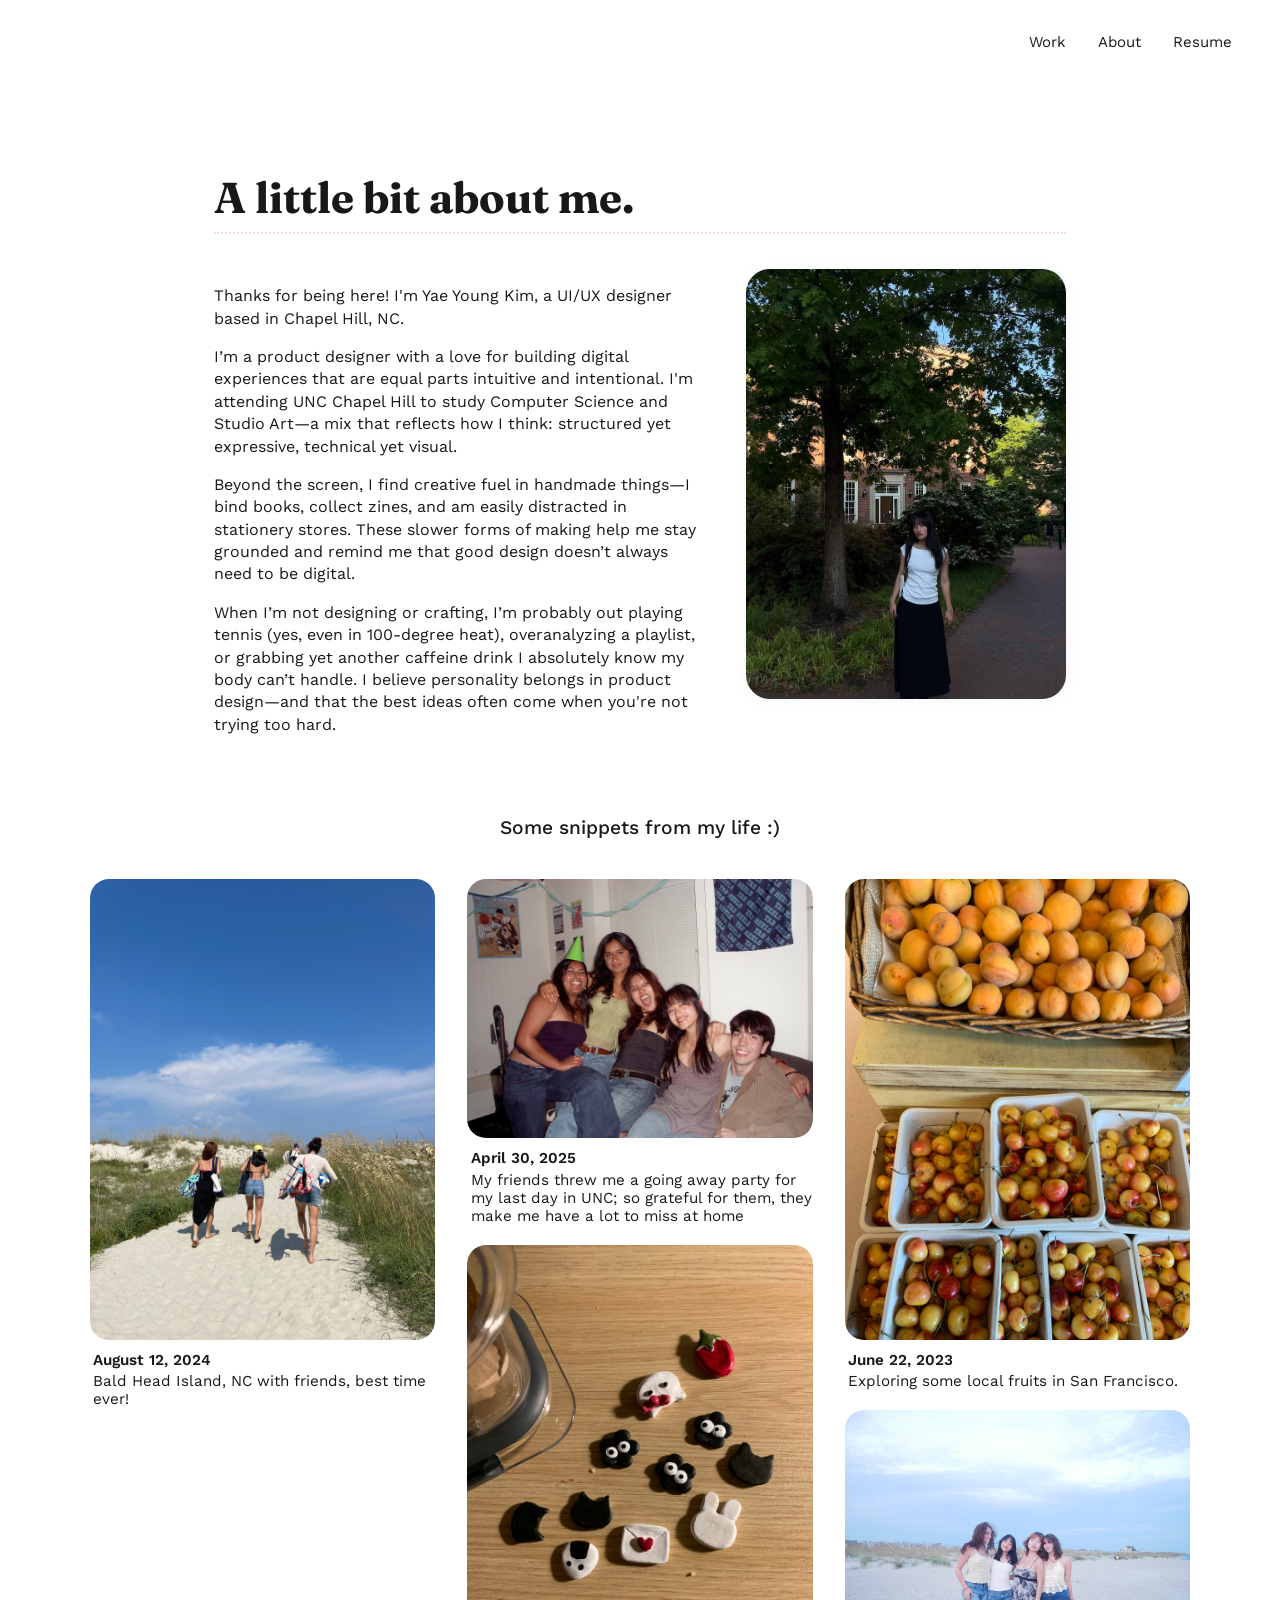
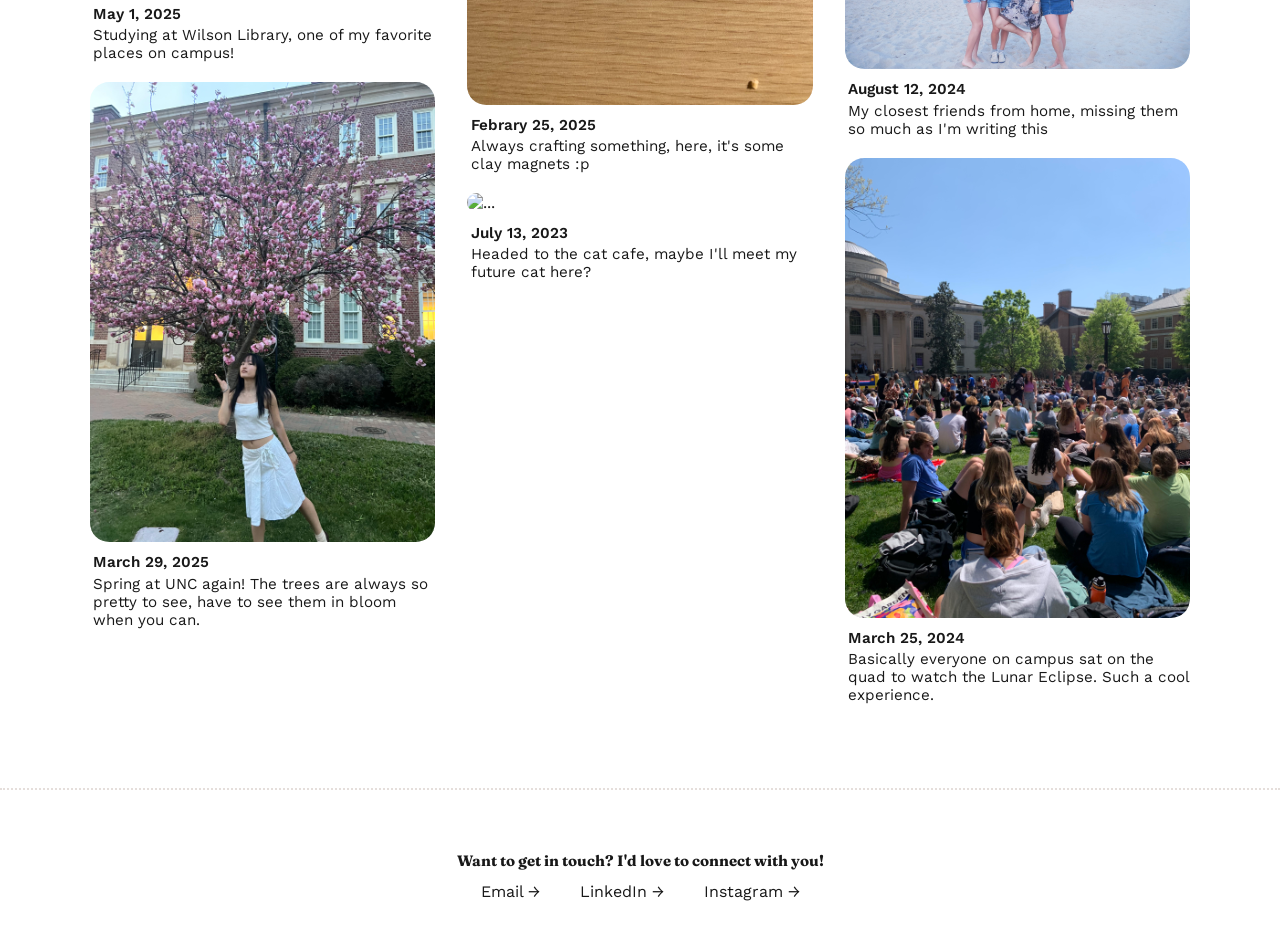
==== about.html @ 1a6808bc "New Portfolio, v2" ====
<!DOCTYPE html>
<html lang="en">
  <head>
    <meta charset="UTF-8" />
    <meta name="viewport" content="width=device-width, initial-scale=1.0" />
    <title>More about me</title>
    <!-- Google Fonts -->
    <link
      href="https://fonts.googleapis.com/css2?family=Fraunces:wght@700&family=Work+Sans:wght@400;500;700&display=swap"
      rel="stylesheet"
    />
    <link rel="stylesheet" href="about.css" />
  </head>
  <body>
    <nav class="navbar">
      <ul>
        <li><a href="index.html#work">Work</a></li>
        <li><a href="about.html">About</a></li>
        <li><a href="index.html#resume">Resume</a></li>
      </ul>
    </nav>
    <main>
      <section class="about-section">
        <h1 class="about-title">A little bit about me.</h1>
        <div class="about-divider"></div>
        <div class="about-content">
          <div class="about-text">
            <p>
              Thanks for being here! I'm Yae Young Kim, a UI/UX designer based
              in Chapel Hill, NC.
            </p>
            <p>
              I’m a product designer with a love for building digital
              experiences that are equal parts intuitive and intentional. I'm
              attending UNC Chapel Hill to study Computer Science and Studio
              Art—a mix that reflects how I think: structured yet expressive,
              technical yet visual.
            </p>
            <p>
              Beyond the screen, I find creative fuel in handmade things—I bind
              books, collect zines, and am easily distracted in stationery
              stores. These slower forms of making help me stay grounded and
              remind me that good design doesn’t always need to be digital.
            </p>
            <p>
              When I’m not designing or crafting, I’m probably out playing
              tennis (yes, even in 100-degree heat), overanalyzing a playlist,
              or grabbing yet another caffeine drink I absolutely know my body
              can’t handle. I believe personality belongs in product design—and
              that the best ideas often come when you're not trying too hard.
            </p>
          </div>
          <img
            src="Images/IMG_7096.jpg"
            alt="Yae Young Kim"
            class="about-image"
          />
        </div>
      </section>
      <section class="gallery-section">
        <h2 class="gallery-title">Some snippets from my life :)</h2>
        <div class="gallery-grid-manual">
          <div class="gallery-column">
            <!-- Column 1 -->
            <div class="gallery-item">
              <img src="/Images/beach.JPG" alt="..." />
              <div class="gallery-caption">
                <span class="gallery-date">August 12, 2024</span>
                Bald Head Island, NC with friends, best time ever!
              </div>
            </div>
            <div class="gallery-item">
              <video
                src="Images/IMG_3121.MOV"
                autoplay
                loop
                muted
                playsinline
                style="width: 100%; border-radius: 1.2rem"
              ></video>
              <div class="gallery-caption">
                <span class="gallery-date">May 1, 2025</span>
                Studying at Wilson Library, one of my favorite places on campus!
              </div>
            </div>
            <div class="gallery-item">
              <img src="/Images/tree.jpg" alt="..." />
              <div class="gallery-caption">
                <span class="gallery-date">March 29, 2025</span>
                Spring at UNC again! The trees are always so pretty to see, have
                to see them in bloom when you can.
              </div>
            </div>
            <!-- More items for column 1 -->
          </div>
          <div class="gallery-column">
            <!-- Column 2 -->
            <div class="gallery-item">
              <img src="Images/P1015477.jpg" alt="..." />
              <div class="gallery-caption">
                <span class="gallery-date">April 30, 2025</span>
                My friends threw me a going away party for my last day in UNC;
                so grateful for them, they make me have a lot to miss at home
              </div>
            </div>
            <div class="gallery-item">
              <img src="Images/crafting.jpg" alt="..." />
              <div class="gallery-caption">
                <span class="gallery-date">Febrary 25, 2025</span>
                Always crafting something, here, it's some clay magnets :p
              </div>
            </div>
            <div class="gallery-item">
              <img src="Images/cat.png" alt="..." />
              <div class="gallery-caption">
                <span class="gallery-date">July 13, 2023</span>
                Headed to the cat cafe, maybe I'll meet my future cat here?
              </div>
            </div>
            <!-- More items for column 2 -->
          </div>
          <div class="gallery-column">
            <!-- Column 3 -->
            <div class="gallery-item">
              <img src="Images/fruits.jpg" alt="..." />
              <div class="gallery-caption">
                <span class="gallery-date">June 22, 2023</span>
                Exploring some local fruits in San Francisco.
              </div>
            </div>
            <div class="gallery-item">
              <img src="Images/IMG_9271.JPG" alt="..." />
              <div class="gallery-caption">
                <span class="gallery-date">August 12, 2024</span>
                My closest friends from home, missing them so much as I'm
                writing this
              </div>
            </div>
            <div class="gallery-item">
              <img src="Images/UNC.jpg" alt="..." />
              <div class="gallery-caption">
                <span class="gallery-date">March 25, 2024</span>
                Basically everyone on campus sat on the quad to watch the Lunar
                Eclipse. Such a cool experience.
              </div>
            </div>
            <!-- More items for column 3 -->
          </div>
        </div>
      </section>
    </main>
    <footer class="footer">
      <div class="footer-container">
        <h2 class="footer-heading" style="font-size: 15px">
          Want to get in touch? I'd love to connect with you!
        </h2>
        <div class="footer-links">
          <a href="mailto:yaeyoung@ad.unc.edu">Email &rarr;</a>
          <a
            href="https://www.linkedin.com/in/yaeyyoung/"
            target="_blank"
            rel="noopener"
            >LinkedIn &rarr;</a
          >
          <a
            href="https://www.instagram.com/yaeyyoung/?hl=en"
            target="_blank"
            rel="noopener"
            >Instagram &rarr;</a
          >
        </div>
      </div>
    </footer>
  </body>
</html>
---- about.css ----
body {
  margin: 0;
  padding: 0;
  font-family: "Work Sans", Arial, sans-serif;
  color: #181818;
}

.navbar {
  position: sticky;
  top: 0;
  background: white;
  padding: 2rem 3rem 0 0;
  text-align: right;
  z-index: 100;
  padding-bottom: 1.5rem;
}

.navbar ul {
  list-style: none;
  margin: 0;
  padding: 0;
  display: inline-flex;
  gap: 2rem;
}

.navbar a {
  text-decoration: none;
  color: #181818;
  font-family: "Work Sans", Arial, sans-serif;
  font-weight: 400;
  font-size: 15px;
  transition: color 0.2s;
}

.navbar a:hover {
  color: #a67c52;
}
main {
  display: flex;
  flex-direction: column;
  align-items: center;
  justify-content: center;
}

.about-section {
  width: 100%;
  max-width: 900px;
  margin: 0 auto;
  padding: 4rem 1.5rem 0 1.5rem;
  box-sizing: border-box;
}

.about-title {
  font-family: "Fraunces", serif;
  font-size: 2.7rem;
  font-weight: 700;
  text-align: left;
  margin-bottom: 0.5rem;
  margin-top: 2rem;
}

.about-divider {
  border-bottom: 2px dotted #f7dbe5;
  margin-bottom: 2.2rem;
  width: 100%;
}

.about-content {
  display: flex;
  flex-direction: row;
  align-items: flex-start;
  gap: 2.5rem;
}

.about-text {
  flex: 2;
  width: 400px;
  max-width: 60%;
  font-family: "Work Sans", Arial, sans-serif;
  line-height: 1.4;
  color: #181818;
}

.about-text p {
  max-width: 650px;
}

.about-image {
  flex: 1;
  max-width: 320px;
  width: 100%;
  height: 430px;
  border-radius: 1.5rem;
  object-fit: cover;
  box-shadow: 0 2px 16px rgba(0, 0, 0, 0.04);
}

@media (max-width: 900px) {
  .about-content {
    flex-direction: column;
    align-items: center;
    gap: 2rem;
  }
  .about-text {
    max-width: 100%;
  }
  .about-image {
    max-width: 90vw;
  }
}

@media (max-width: 700px) {
  .about-section {
    padding: 2rem 1rem 0 1rem;
  }
  .about-title {
    font-size: 2rem;
    text-align: left;
  }
  .about-text p {
    font-size: 1rem;
  }
}

.footer {
  border-top: 2px dotted #e5dedb;
  margin-top: 4rem;
  padding: 3rem 0 2rem 0;
  background: transparent;
}

.footer-container {
  max-width: 1200px;
  margin: 0 auto;
  text-align: center;
}

.footer-heading {
  font-family: "Fraunces", serif;
  margin-bottom: 2 rem;
  color: #181818;
}

.footer-links {
  display: flex;
  justify-content: center;
  gap: 2.5rem;
  flex-wrap: wrap;
}

.footer-links a {
  font-family: "Work Sans", Arial, sans-serif;
  color: #181818;
  text-decoration: none;
  transition: color 0.2s;
}

.footer-links a:hover {
  color: #a67c52;
}

@media (max-width: 700px) {
  .footer-heading {
    font-size: 1.5rem;
  }
  .footer-links {
    gap: 1.2rem;
  }
  .footer-links a {
    font-size: 1rem;
  }
}

.gallery-section {
  width: 100%;
  max-width: 1100px;
  margin: 3rem auto 0 auto;
  padding: 0 1.5rem;
}

.gallery-title {
  text-align: center;
  font-family: "Work Sans", Arial, sans-serif;
  font-size: 1.2rem;
  font-weight: 500;
  margin-bottom: 2.5rem;
}

.gallery-grid {
  column-count: 3;
  column-gap: 2rem;
  max-width: 1100px;
  margin: 0 auto;
}

.gallery-item {
  display: inline-block;
  width: 100%;
  max-width: 350px;
  background: none;
  overflow: hidden;
  padding-bottom: 0;
  margin-bottom: 20px;
}

.gallery-item img {
  width: 100%;
  object-fit: cover;
  margin-bottom: 0.7rem;
  display: block;
  border-radius: 1.2rem;
}

.gallery-caption {
  font-size: 0.95rem;
  color: #181818;
  font-family: "Work Sans", Arial, sans-serif;
  padding-left: 0.2rem;
}

.gallery-date {
  font-weight: 600;
  font-size: 0.95rem;
  display: block;
  margin-bottom: 0.2rem;
}

@media (max-width: 900px) {
  .gallery-grid {
    column-count: 2;
  }
}

@media (max-width: 700px) {
  .gallery-grid {
    column-count: 1;
  }
  .gallery-item img {
    height: 200px;
  }
}

.gallery-grid-manual {
  display: flex;
  gap: 2rem;
  max-width: 1100px;
  margin: 0 auto;
  justify-content: center;
}

.gallery-column {
  flex: 1 1 0;
  display: flex;
  flex-direction: column;
}

.gallery-caption {
  font-size: 0.95rem;
  color: #181818;
  font-family: "Work Sans", Arial, sans-serif;
  padding-left: 0.2rem;
}

.gallery-date {
  font-weight: 600;
  font-size: 0.95rem;
  display: block;
  margin-bottom: 0.2rem;
}

@media (max-width: 900px) {
  .gallery-grid-manual {
    flex-direction: column;
    gap: 0;
  }
  .gallery-column {
    width: 100%;
    max-width: 100%;
  }
  .gallery-item {
    max-width: 100%;
  }
}
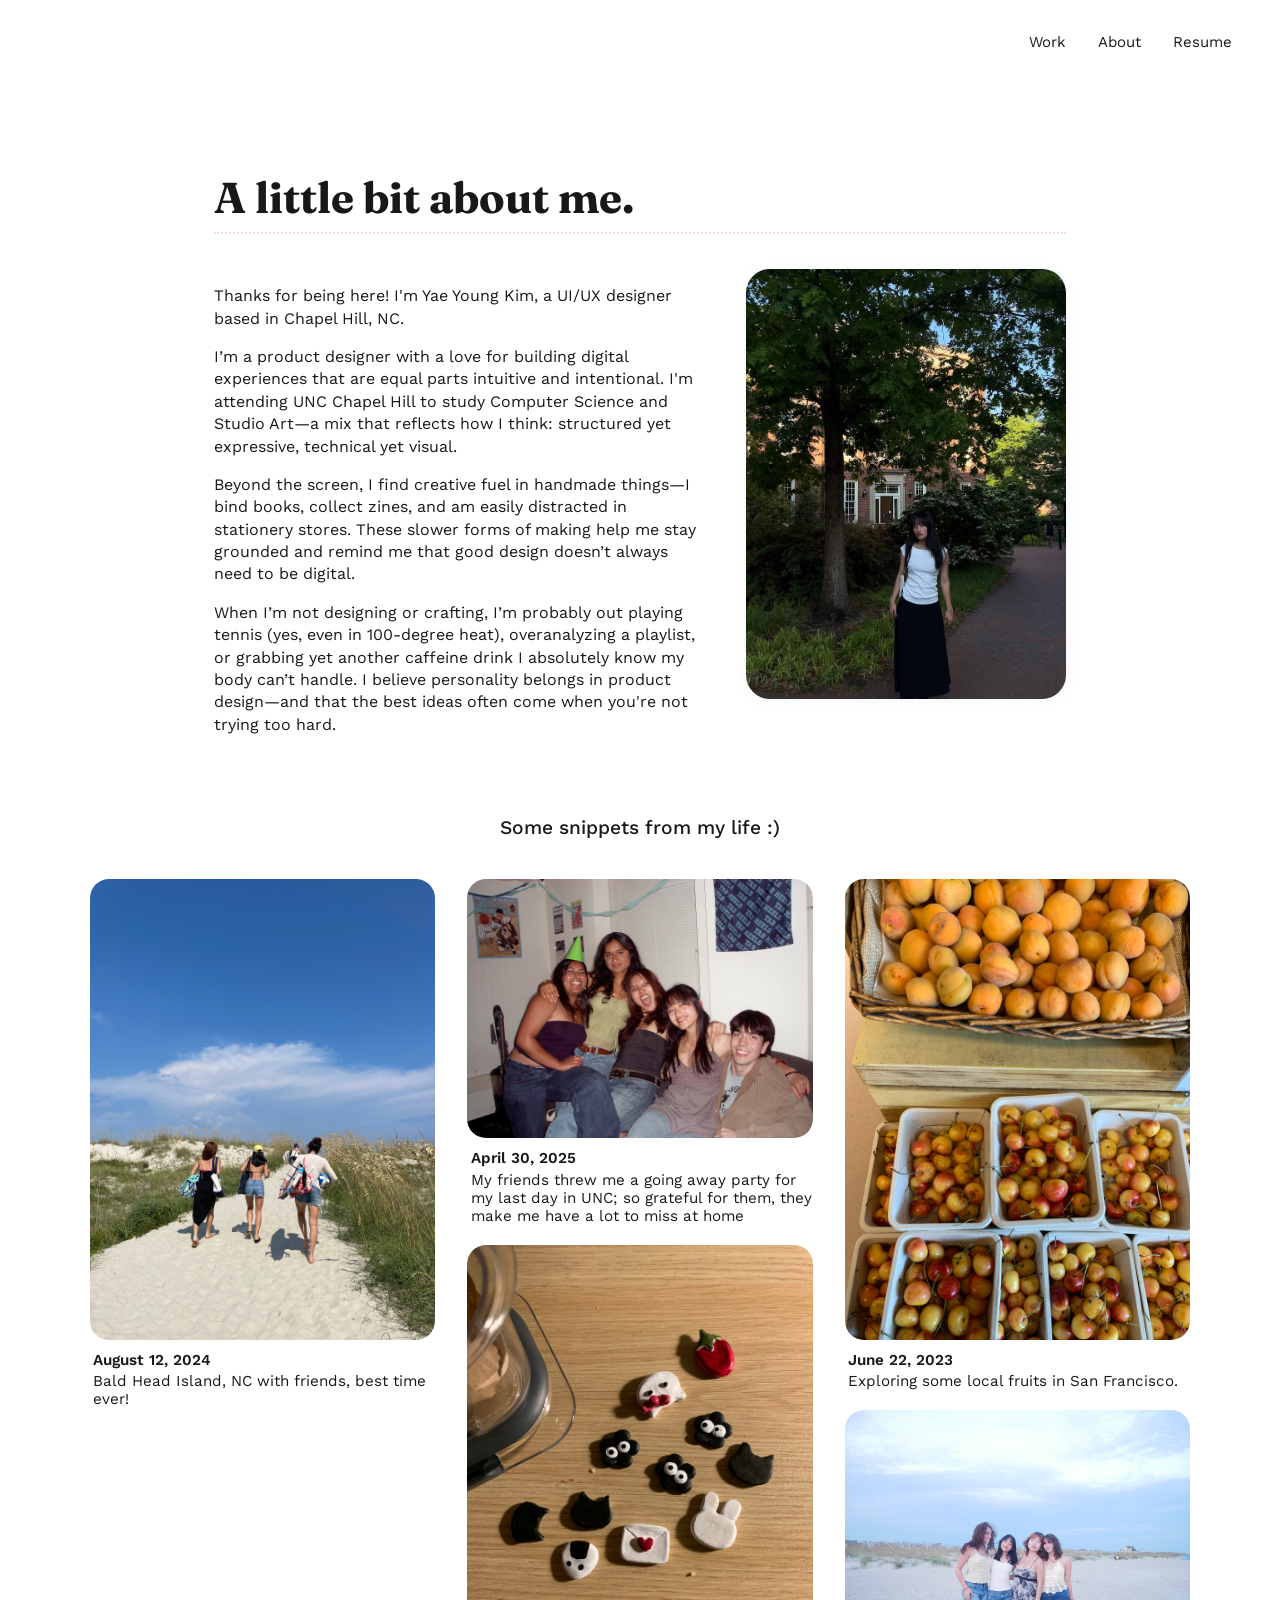
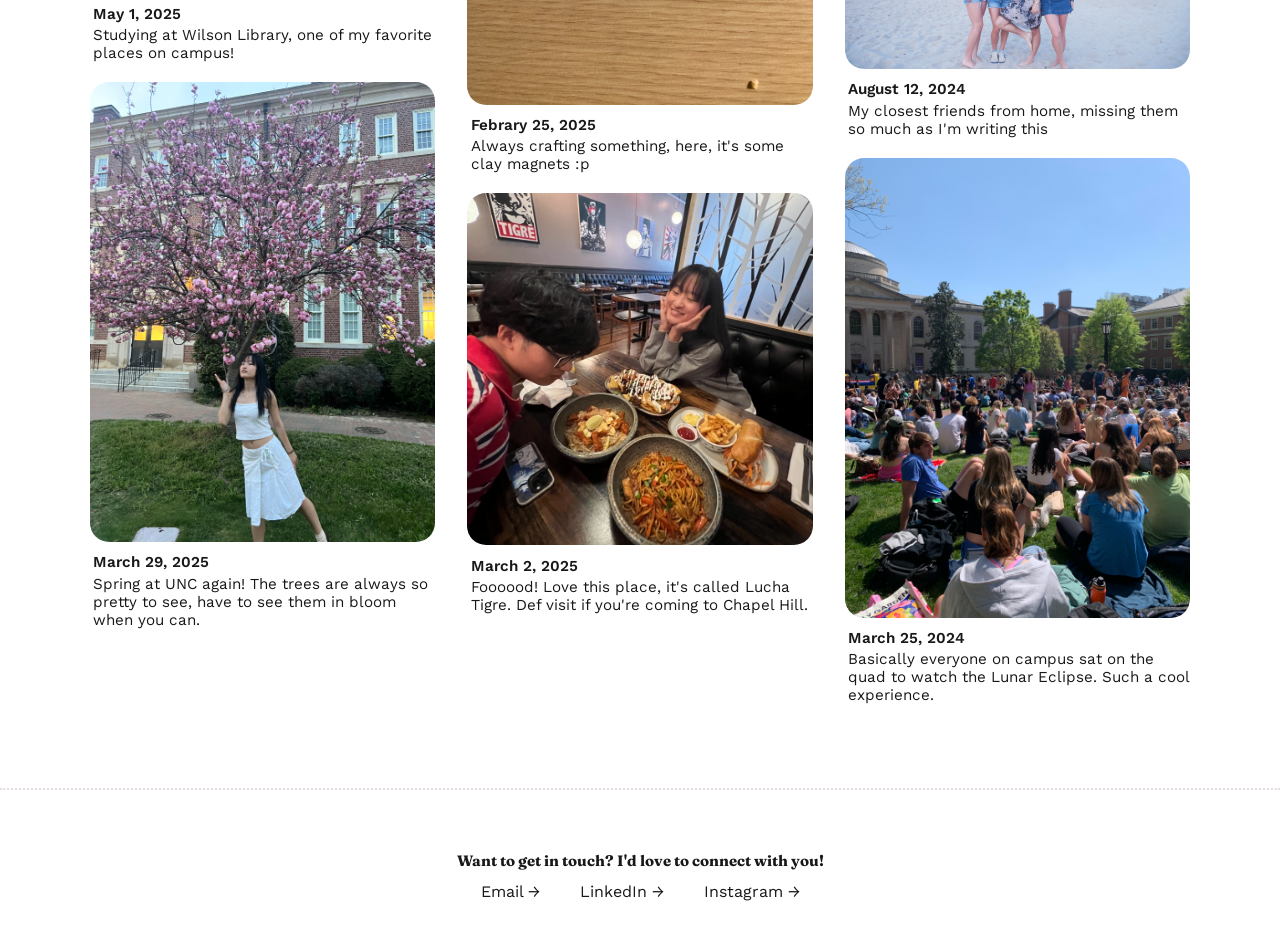
==== commit 5b37ea79: "Fixing image on about me page" ====
--- a/about.html
+++ b/about.html
@@ -10,6 +10,7 @@
       rel="stylesheet"
     />
     <link rel="stylesheet" href="about.css" />
+    <link rel="icon" href="Images/icon.jpg" type="image/x-icon" />
   </head>
   <body>
     <nav class="navbar">
@@ -63,7 +64,7 @@
           <div class="gallery-column">
             <!-- Column 1 -->
             <div class="gallery-item">
-              <img src="/Images/beach.JPG" alt="..." />
+              <img src="Images/beach.JPG" alt="..." />
               <div class="gallery-caption">
                 <span class="gallery-date">August 12, 2024</span>
                 Bald Head Island, NC with friends, best time ever!
@@ -84,7 +85,7 @@
               </div>
             </div>
             <div class="gallery-item">
-              <img src="/Images/tree.jpg" alt="..." />
+              <img src="Images/tree.jpg" alt="..." />
               <div class="gallery-caption">
                 <span class="gallery-date">March 29, 2025</span>
                 Spring at UNC again! The trees are always so pretty to see, have
@@ -111,10 +112,11 @@
               </div>
             </div>
             <div class="gallery-item">
-              <img src="Images/cat.png" alt="..." />
+              <img src="Images/lucha_tigre.jpg" alt="..." />
               <div class="gallery-caption">
-                <span class="gallery-date">July 13, 2023</span>
-                Headed to the cat cafe, maybe I'll meet my future cat here?
+                <span class="gallery-date">March 2, 2025</span>
+                Foooood! Love this place, it's called Lucha Tigre. Def visit if
+                you're coming to Chapel Hill.
               </div>
             </div>
             <!-- More items for column 2 -->
--- a/about.css
+++ b/about.css
@@ -237,6 +237,7 @@
   }
   .gallery-item img {
     height: 200px;
+    width: 100%;
   }
 }
 
@@ -271,10 +272,11 @@
 @media (max-width: 900px) {
   .gallery-grid-manual {
     flex-direction: column;
-    gap: 0;
+    gap: 1rem;
   }
   .gallery-column {
-    width: 100%;
+    width: 600px;
+    height: 100%;
     max-width: 100%;
   }
   .gallery-item {
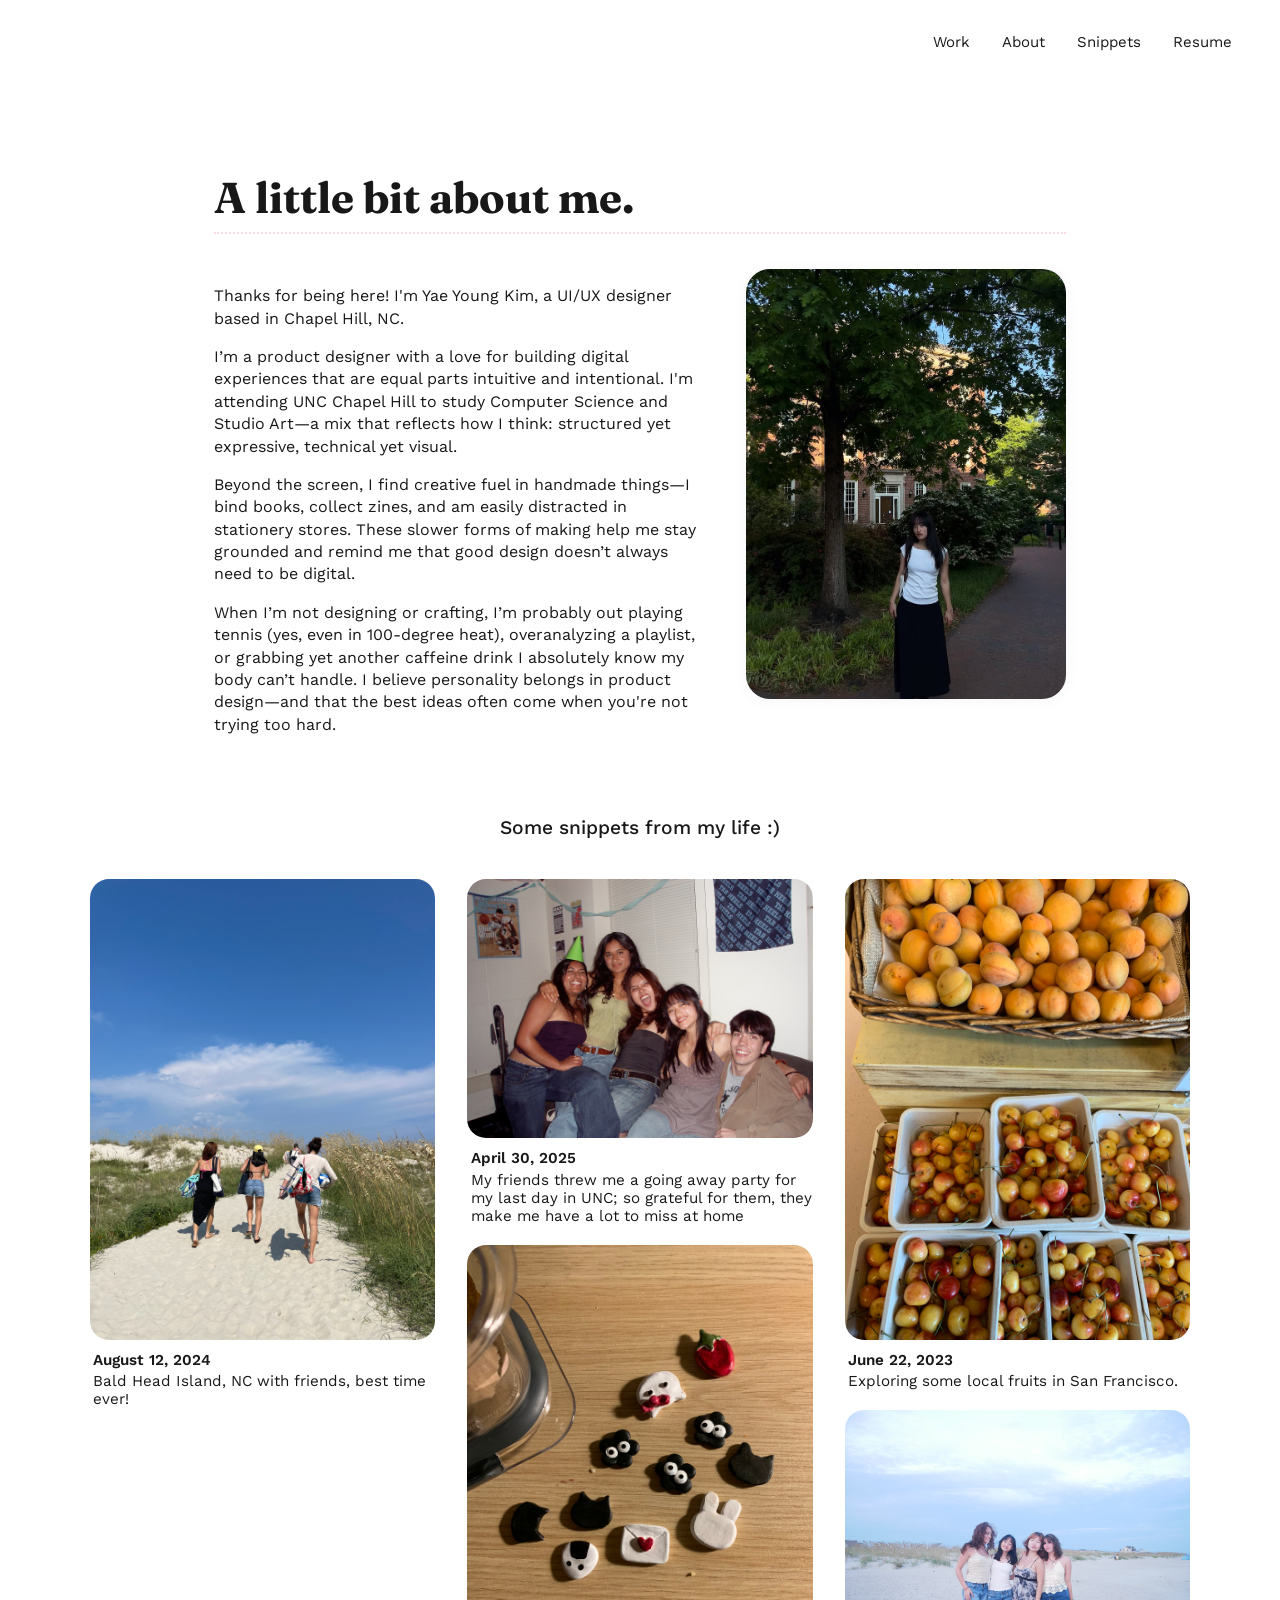
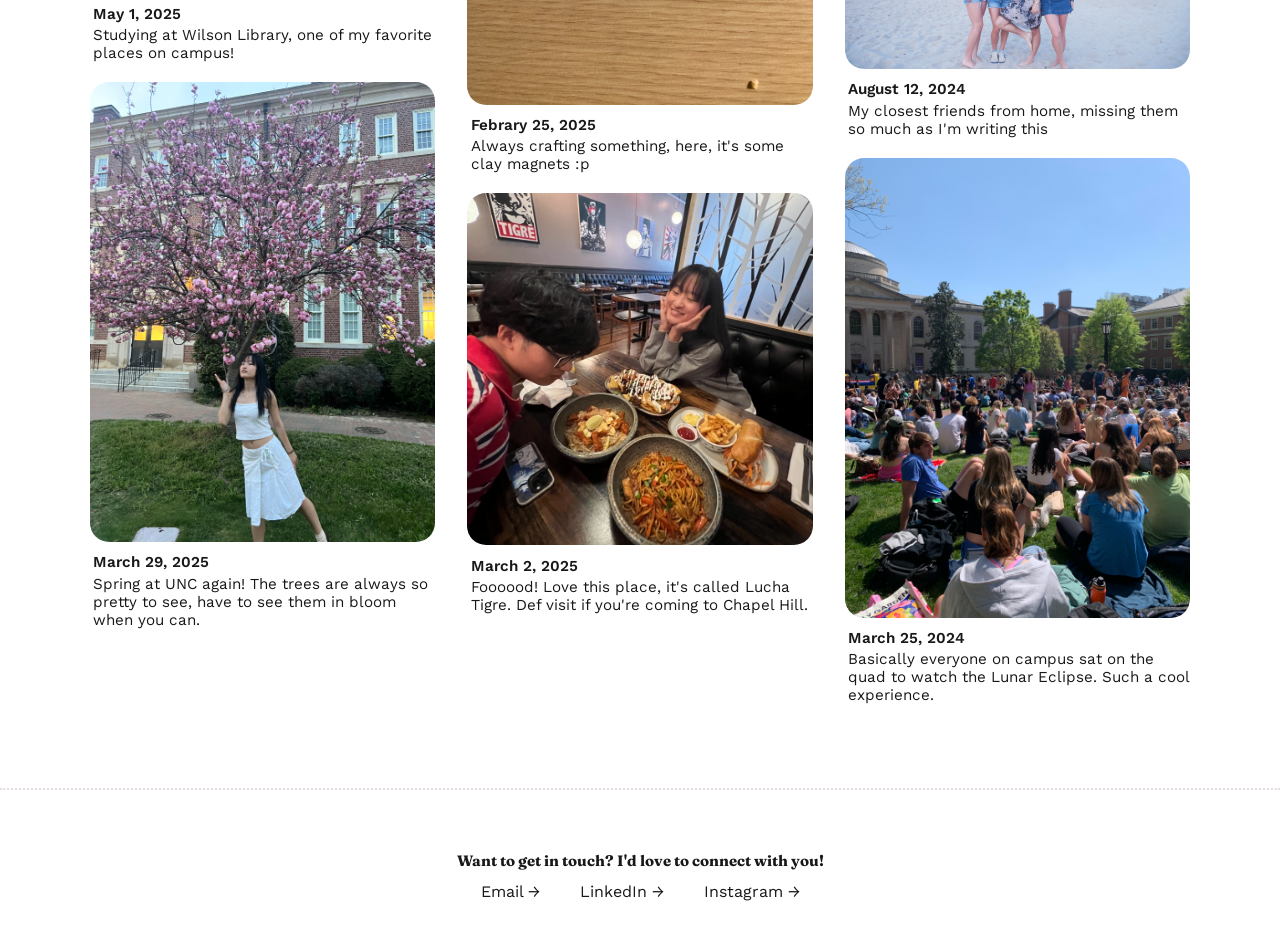
==== commit 5abba134: "Snippets section" ====
--- a/about.html
+++ b/about.html
@@ -17,6 +17,7 @@
       <ul>
         <li><a href="index.html#work">Work</a></li>
         <li><a href="about.html">About</a></li>
+        <li><a href="album.html">Snippets</a></li>
         <li><a href="index.html#resume">Resume</a></li>
       </ul>
     </nav>
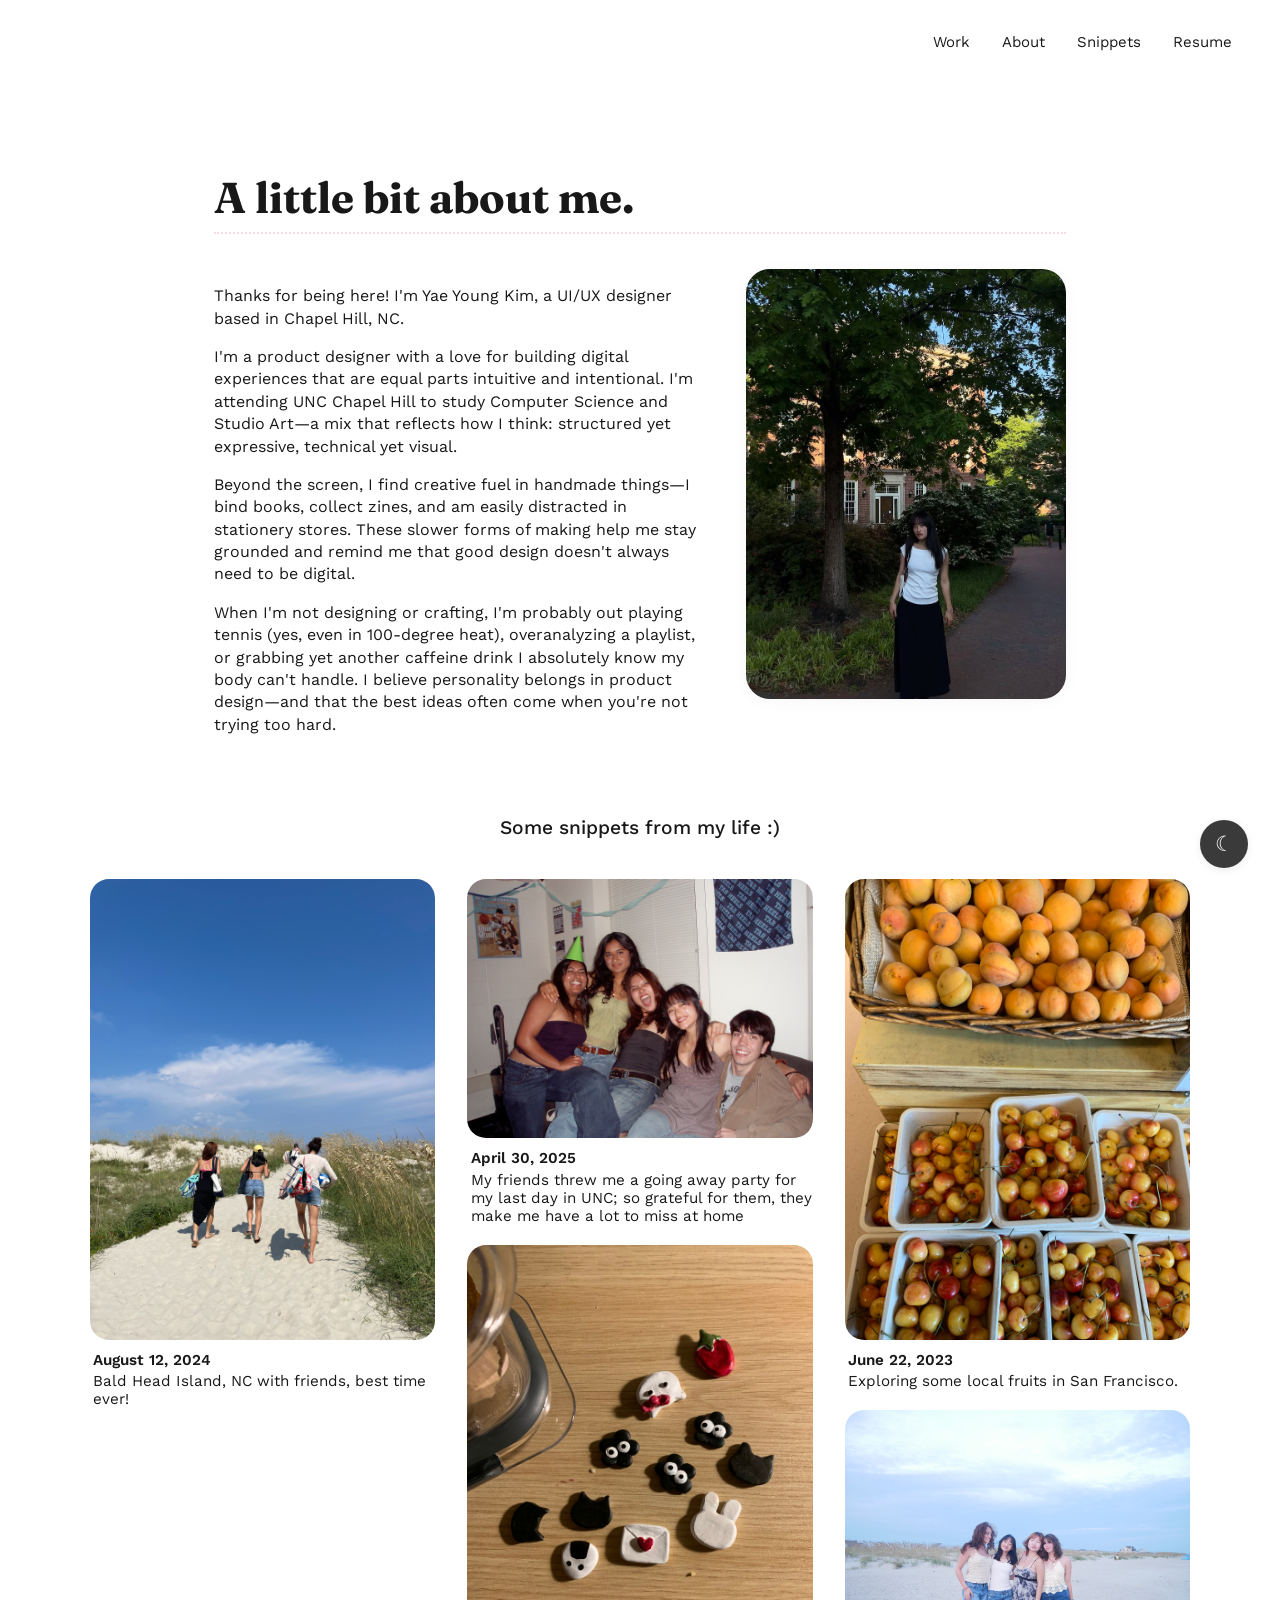
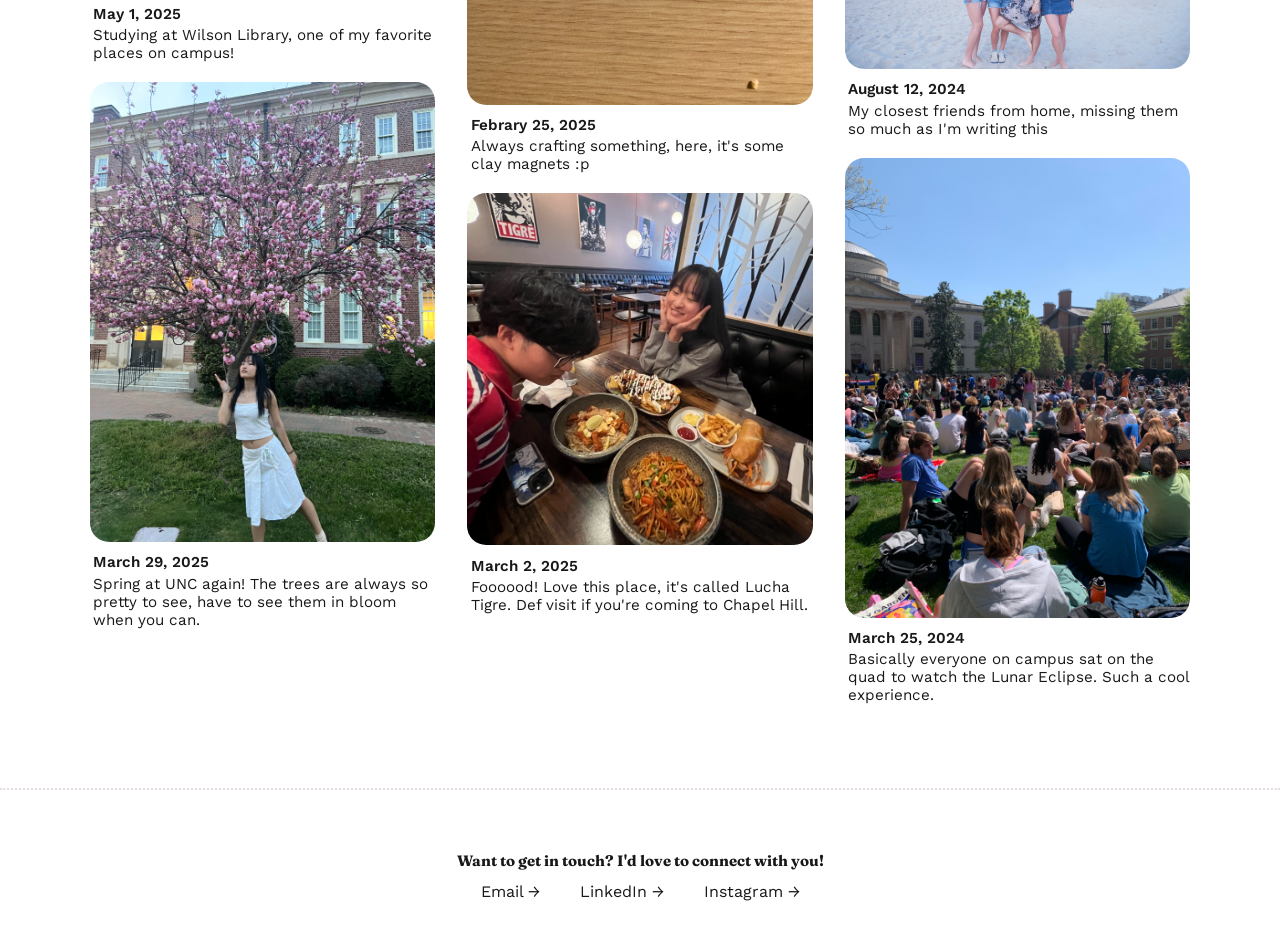
==== commit ad2448c0: "Dark mode, added an image to album.html, changed icon picture" ====
--- a/about.html
+++ b/about.html
@@ -10,7 +10,7 @@
       rel="stylesheet"
     />
     <link rel="stylesheet" href="about.css" />
-    <link rel="icon" href="Images/icon.jpg" type="image/x-icon" />
+    <link rel="icon" href="Images/loopy.png" type="image/x-icon" />
   </head>
   <body>
     <nav class="navbar">
@@ -18,7 +18,14 @@
         <li><a href="index.html#work">Work</a></li>
         <li><a href="about.html">About</a></li>
         <li><a href="album.html">Snippets</a></li>
-        <li><a href="index.html#resume">Resume</a></li>
+        <li>
+          <a
+            href="https://drive.google.com/file/d/1s6A3gieS58q5g8A9rHvCLJMA7dpZjDUs/view?usp=sharing"
+            target="_blank"
+            rel="noopener"
+            >Resume</a
+          >
+        </li>
       </ul>
     </nav>
     <main>
@@ -32,7 +39,7 @@
               in Chapel Hill, NC.
             </p>
             <p>
-              I’m a product designer with a love for building digital
+              I'm a product designer with a love for building digital
               experiences that are equal parts intuitive and intentional. I'm
               attending UNC Chapel Hill to study Computer Science and Studio
               Art—a mix that reflects how I think: structured yet expressive,
@@ -42,13 +49,13 @@
               Beyond the screen, I find creative fuel in handmade things—I bind
               books, collect zines, and am easily distracted in stationery
               stores. These slower forms of making help me stay grounded and
-              remind me that good design doesn’t always need to be digital.
-            </p>
-            <p>
-              When I’m not designing or crafting, I’m probably out playing
+              remind me that good design doesn't always need to be digital.
+            </p>
+            <p>
+              When I'm not designing or crafting, I'm probably out playing
               tennis (yes, even in 100-degree heat), overanalyzing a playlist,
               or grabbing yet another caffeine drink I absolutely know my body
-              can’t handle. I believe personality belongs in product design—and
+              can't handle. I believe personality belongs in product design—and
               that the best ideas often come when you're not trying too hard.
             </p>
           </div>
@@ -174,5 +181,29 @@
         </div>
       </div>
     </footer>
+    <button
+      id="darkModeToggle"
+      class="dark-mode-toggle"
+      aria-label="Toggle dark mode"
+    >
+      ☾
+    </button>
+    <script>
+      const toggle = document.getElementById("darkModeToggle");
+      const prefersDark = window.matchMedia(
+        "(prefers-color-scheme: dark)"
+      ).matches;
+      const savedMode = localStorage.getItem("darkMode");
+      if (savedMode === "true" || (!savedMode && prefersDark)) {
+        document.body.classList.add("dark-mode");
+      }
+      toggle.addEventListener("click", () => {
+        document.body.classList.toggle("dark-mode");
+        localStorage.setItem(
+          "darkMode",
+          document.body.classList.contains("dark-mode")
+        );
+      });
+    </script>
   </body>
 </html>
--- a/about.css
+++ b/about.css
@@ -78,7 +78,6 @@
   max-width: 60%;
   font-family: "Work Sans", Arial, sans-serif;
   line-height: 1.4;
-  color: #181818;
 }
 
 .about-text p {
@@ -283,3 +282,86 @@
     max-width: 100%;
   }
 }
+
+/* Dark Mode Toggle Button */
+.dark-mode-toggle {
+  position: fixed;
+  bottom: 2rem;
+  right: 2rem;
+  width: 48px;
+  height: 48px;
+  background: #3a3a3a;
+  border: none;
+  border-radius: 50%;
+  box-shadow: 0 2px 8px rgba(0, 0, 0, 0.08);
+  display: flex;
+  align-items: center;
+  justify-content: center;
+  cursor: pointer;
+  z-index: 2000;
+  font-size: 1.3rem;
+  transition: background 0.3s;
+  color: white;
+}
+
+.dark-mode-toggle:hover {
+  background: #686666;
+}
+
+.dark-mode-toggle .moon {
+  display: block;
+  width: 24px;
+  height: 24px;
+  background: radial-gradient(circle at 60% 40%, #181818 60%, transparent 62%);
+  border-radius: 50%;
+  position: relative;
+}
+
+.dark-mode-toggle .moon::before {
+  content: "";
+  position: absolute;
+  left: 8px;
+  top: 4px;
+  width: 16px;
+  height: 16px;
+  background: #f7dbe5;
+  border-radius: 50%;
+  box-shadow: 0 0 0 0 #f7dbe5;
+}
+
+/* Dark Mode Styles */
+body.dark-mode {
+  background: #181818;
+  color: #f7dbe5;
+}
+
+body.dark-mode .navbar,
+body.dark-mode .footer {
+  background: #181818;
+  border-color: #3a3a3a;
+}
+
+body.dark-mode .navbar a,
+body.dark-mode .footer-links a,
+body.dark-mode .footer-heading {
+  color: white;
+}
+
+body.dark-mode .about-section,
+body.dark-mode .gallery-section,
+body.dark-mode .gallery-item {
+  color: white;
+}
+
+body.dark-mode .gallery-caption,
+body.dark-mode .gallery-date {
+  color: white;
+}
+
+body.dark-mode .about-title {
+  background: linear-gradient(90deg, hsl(0, 0%, 100%), #eb6896);
+  -webkit-background-clip: text;
+  -webkit-text-fill-color: transparent;
+  background-clip: text;
+  color: transparent;
+}
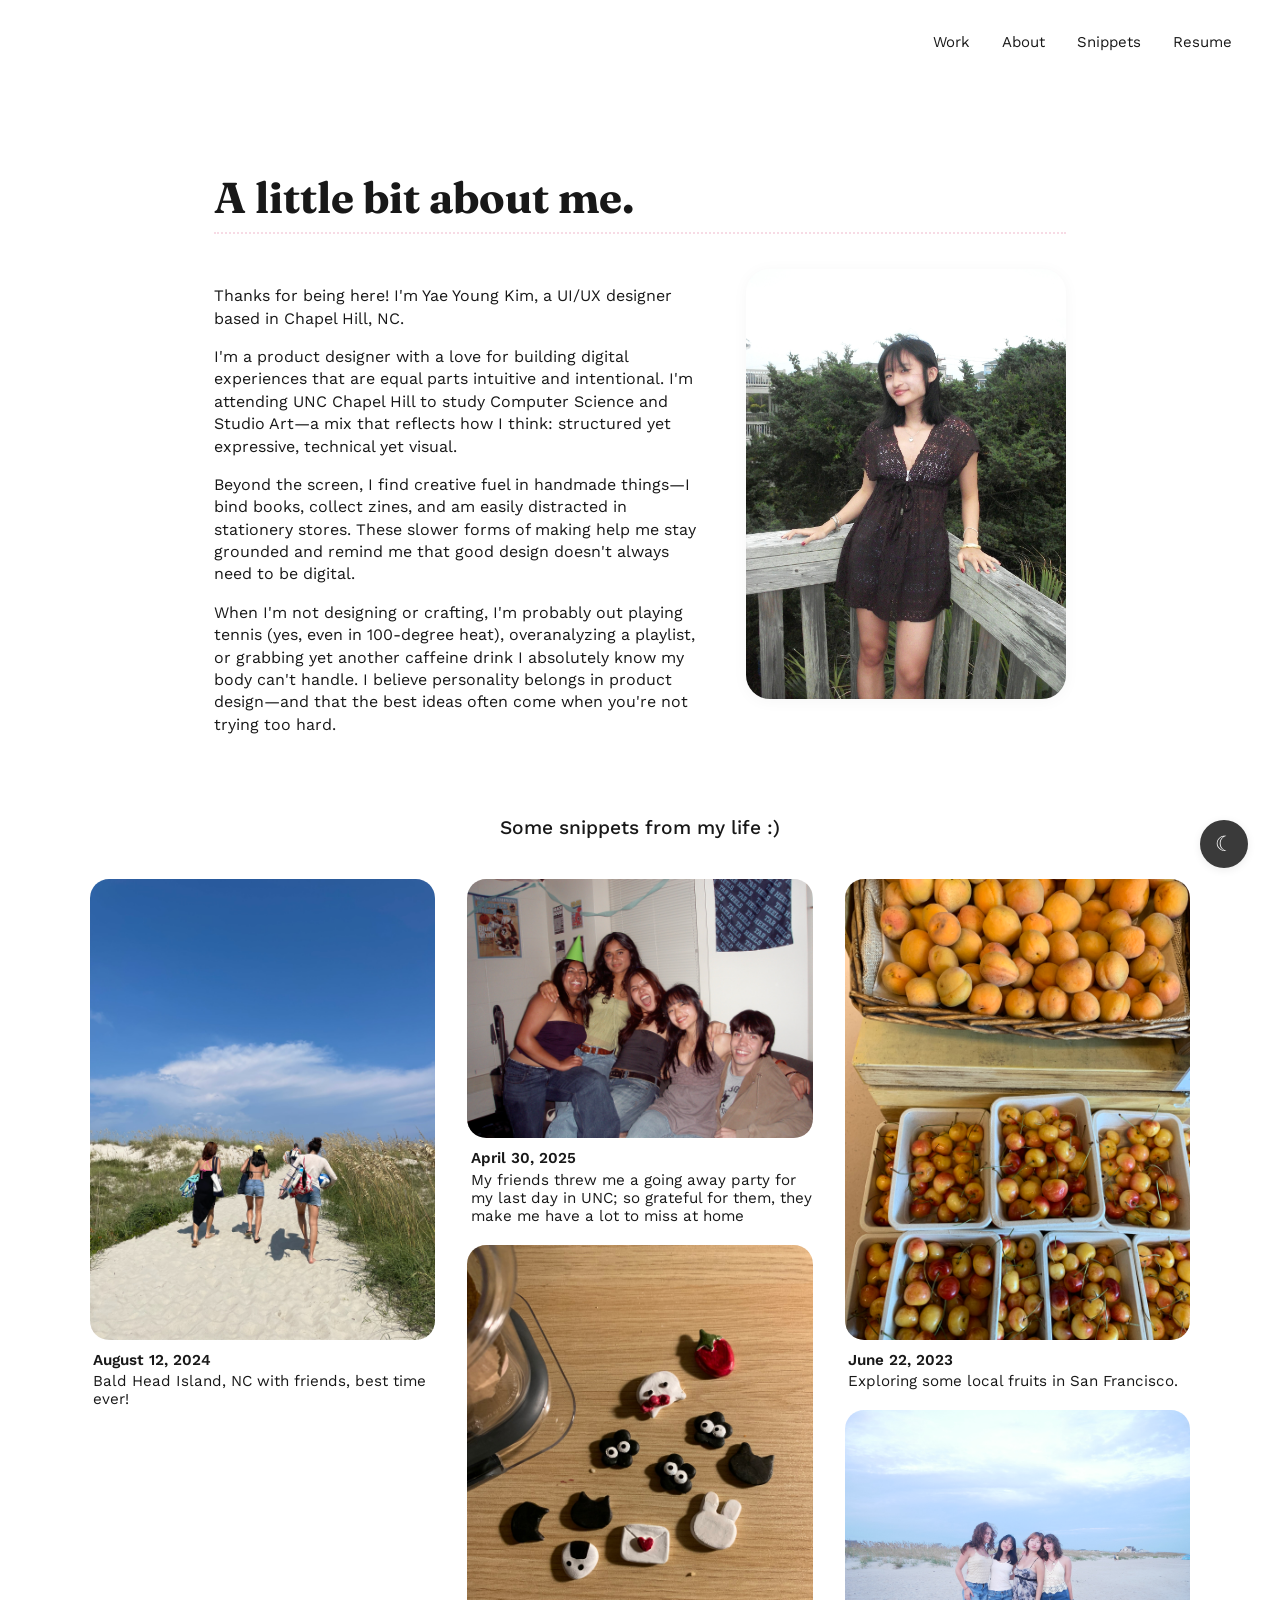
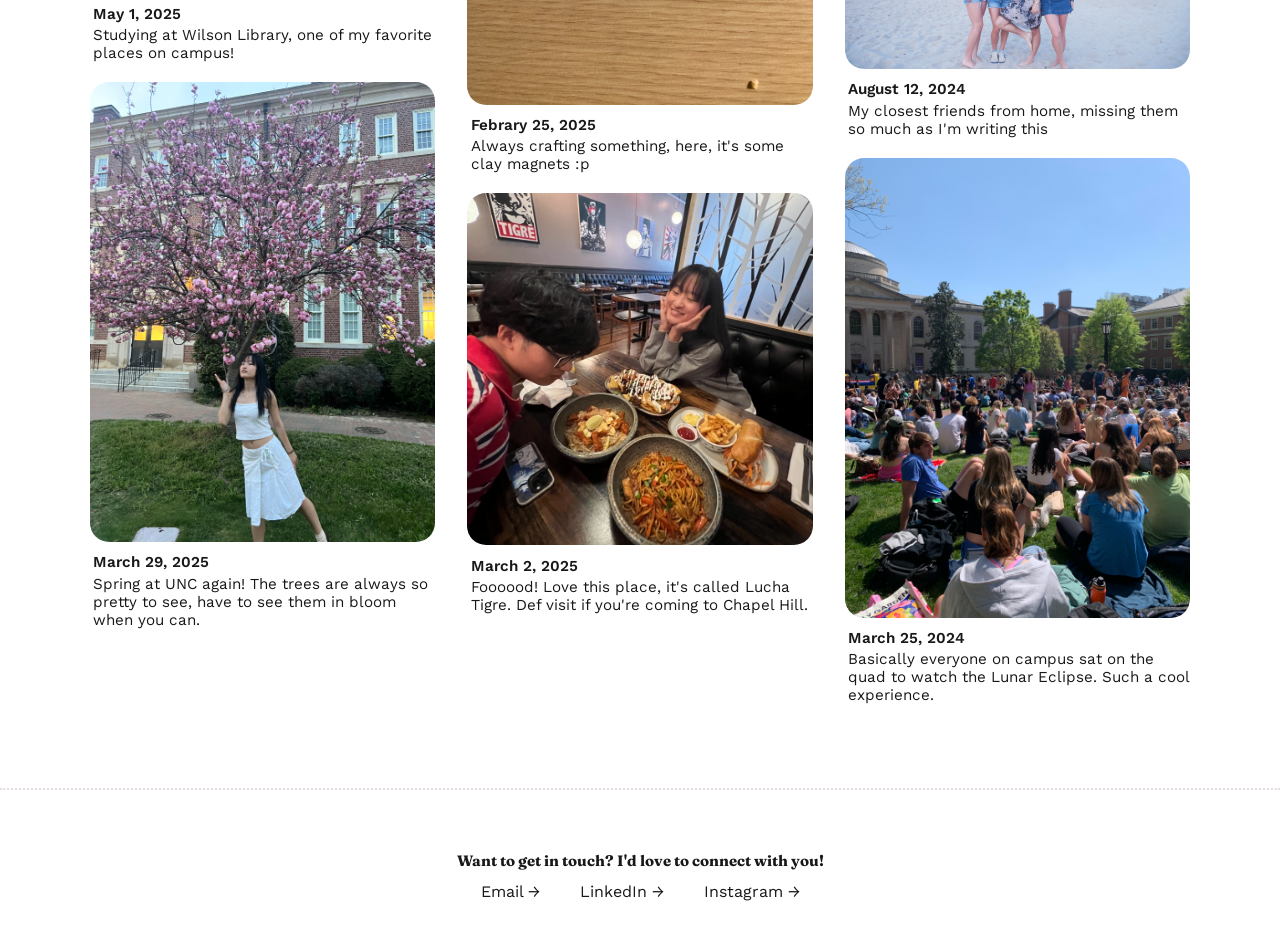
==== commit 22168910: "Updated profile pic" ====
--- a/about.html
+++ b/about.html
@@ -60,7 +60,7 @@
             </p>
           </div>
           <img
-            src="Images/IMG_7096.jpg"
+            src="Images/profile.jpg"
             alt="Yae Young Kim"
             class="about-image"
           />
